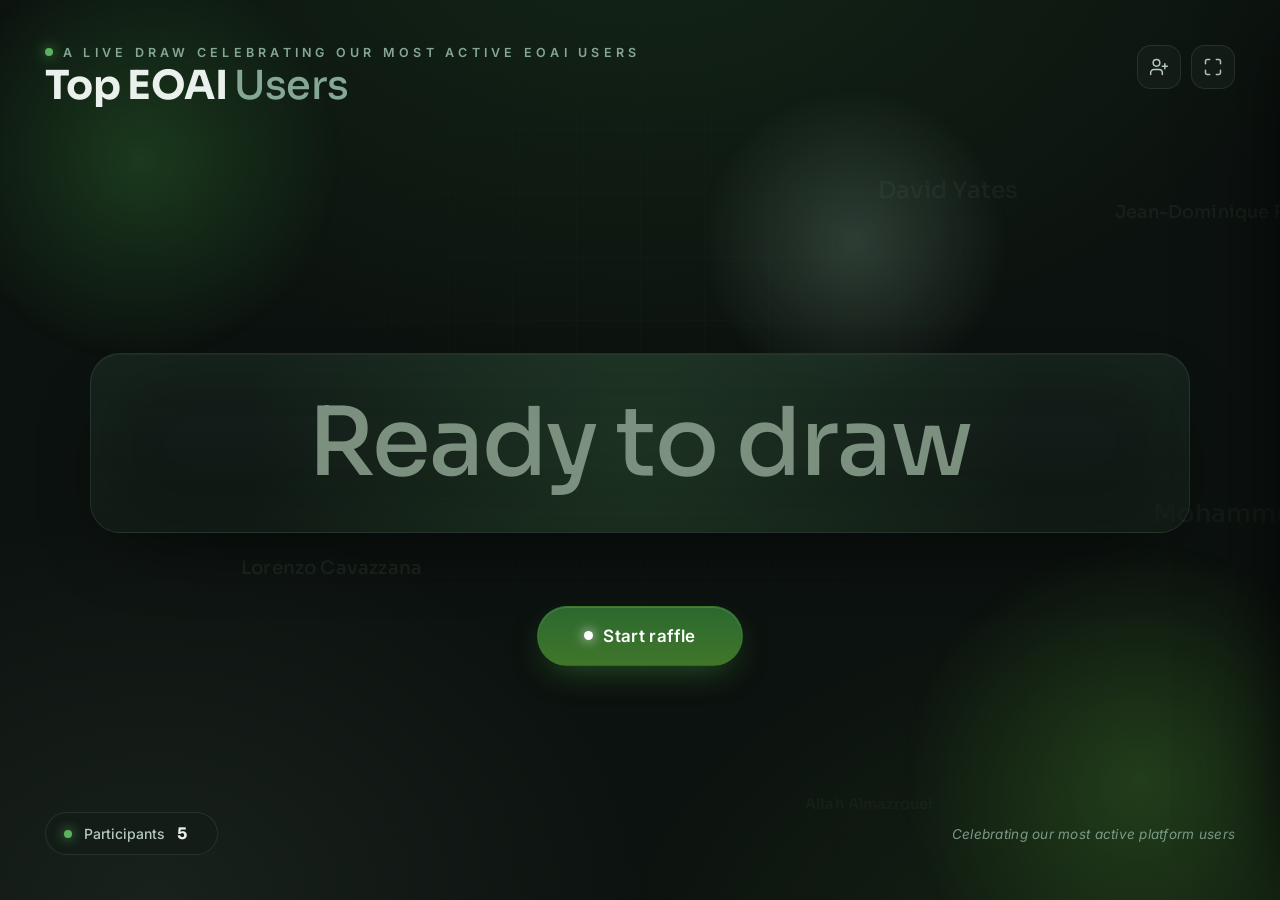
==== src/raffle.html @ 60436fea "updates" ====
<!DOCTYPE html>
<html lang="en" data-theme="dark">
<head>
<meta charset="UTF-8" />
<meta name="viewport" content="width=device-width, initial-scale=1.0, viewport-fit=cover" />
<title>Top Platform Users — Recognition Raffle</title>
<link rel="preconnect" href="https://fonts.googleapis.com">
<link rel="preconnect" href="https://fonts.gstatic.com" crossorigin>
<link href="https://fonts.googleapis.com/css2?family=Sora:wght@400;500;600;700;800&family=Inter:wght@400;500;600&display=swap" rel="stylesheet">
<link rel="stylesheet" href="raffle.css?v=20260925-2" />
</head>
<body class="is-idle">

  <div class="grid-veil" aria-hidden="true"></div>
  <div class="orb a" aria-hidden="true"></div>
  <div class="orb b" aria-hidden="true"></div>
  <div class="orb c" aria-hidden="true"></div>
  <div id="bgNames" aria-hidden="true"></div>
  <canvas id="fx" aria-hidden="true"></canvas>

  <main class="stage">
    <!-- Header -->
    <header class="top">
      <div class="brand">
        <span class="kicker"><span class="dot"></span> A live draw celebrating our most active EOAI users</span>
        <h1>Top EOAI <span>Users</span></h1>
        <!-- <span class="sub">A live draw celebrating our most active EOAI users</span> -->
      </div>
      <div class="controls">
        <button class="icon-btn" id="manageBtn" title="Manage participants" aria-label="Manage participants">
          <svg viewBox="0 0 24 24" fill="none" stroke="currentColor" stroke-width="1.8" stroke-linecap="round" stroke-linejoin="round"><path d="M16 21v-2a4 4 0 0 0-4-4H6a4 4 0 0 0-4 4v2"/><circle cx="9" cy="7" r="4"/><path d="M19 8v6M22 11h-6"/></svg>
        </button>
        <button class="icon-btn" id="fsBtn" title="Presentation mode" aria-label="Toggle presentation mode">
          <svg viewBox="0 0 24 24" fill="none" stroke="currentColor" stroke-width="1.8" stroke-linecap="round" stroke-linejoin="round"><path d="M8 3H5a2 2 0 0 0-2 2v3M21 8V5a2 2 0 0 0-2-2h-3M3 16v3a2 2 0 0 0 2 2h3M16 21h3a2 2 0 0 0 2-2v-3"/></svg>
        </button>
      </div>
    </header>

    <!-- Centre -->
    <section class="center">
      <div class="congrats" aria-hidden="true">
        <span class="trophy">🏆</span>
        <span class="label">Congratulations!</span>
      </div>

      <div class="name-wrap">
        <div class="name placeholder" id="name" role="status" aria-live="polite">Ready to draw</div>
      </div>

      <div class="winner-tag" aria-hidden="true">Top Platform User Raffle Winner</div>

      <div class="actions" id="actions">
        <button class="btn primary big" id="startBtn"><span class="spark"></span> Start raffle</button>
      </div>

      <div class="mode-row">
        <div class="switch" id="excludeSwitch" role="switch" aria-checked="false" tabindex="0">
          <span class="track" aria-hidden="true"></span>
          Exclude previous winners from the next draw
        </div>
      </div>
    </section>

    <!-- Footer -->
    <footer class="bottom">
      <div class="count-pill">
        <span class="live" aria-hidden="true"></span>
        Participants <b id="countNum">0</b>
        <span id="poolNote" style="color:var(--muted);font-size:12.5px"></span>
      </div>
      <div class="tagline">Celebrating our most active platform users</div>
    </footer>
  </main>

  <!-- Manage participants panel -->
  <div class="scrim" id="scrim"></div>
  <aside class="panel" id="panel" aria-label="Manage participants">
    <div class="panel-head">
      <div>
        <h2>Participants</h2>
        <p>Add or remove names for this session.</p>
      </div>
      <button class="icon-btn" id="closePanel" aria-label="Close">
        <svg viewBox="0 0 24 24" fill="none" stroke="currentColor" stroke-width="2" stroke-linecap="round"><path d="M18 6 6 18M6 6l12 12"/></svg>
      </button>
    </div>
    <div class="panel-add">
      <input class="field" id="nameInput" placeholder="Add a participant name…" maxlength="48" />
      <button class="add-btn" id="addBtn" aria-label="Add participant">+</button>
    </div>
    <div class="list" id="list"></div>
    <div class="panel-foot">
      <button class="btn ghost" id="resetListBtn">Restore original list</button>
    </div>
  </aside>

<script src="raffle.js?v=20260925-2"></script>
</body>
</html>
---- src/raffle.css ----
/* ============================================================
   DESIGN TOKENS
   ============================================================ */
:root{
  /* Brand */
  --primary:      #2D6930;   /* Accent 1 */
  --sage:         #86A795;   /* Accent 2 */
  --supporting:   #3F762A;   /* Accent 3 */

  /* Derived (lighter/darker variations of brand) */
  --glow:         #5BB35F;   /* lightened primary — glow / emphasis only */
  --glow-soft:    #7FC983;
  --primary-deep: #1E4A21;

  /* Neutral stage */
  --bg:           #0C120F;
  --bg-2:         #0A0F0C;
  --surface:      #131C17;
  --surface-2:    #182420;
  --line:         rgba(134,167,149,.16);
  --line-strong:  rgba(134,167,149,.30);

  /* Text */
  --text:         #EAF1EC;
  --text-2:       #B7C8BC;
  --muted:        #7C907F;

  --radius:       22px;
  --radius-lg:    30px;
  --radius-pill:  999px;

  --ease:         cubic-bezier(.2,.8,.2,1);
  --intensity:    0;   /* 0 → 1, driven by JS during the draw */
}

*{ box-sizing:border-box; margin:0; padding:0; }
html,body{ height:100%; }

body{
  font-family:'Inter',system-ui,-apple-system,'Segoe UI',sans-serif;
  color:var(--text);
  background:
    radial-gradient(1200px 800px at 50% -10%, rgba(45,105,48,.22), transparent 60%),
    radial-gradient(900px 700px at 85% 110%, rgba(63,118,42,.16), transparent 55%),
    radial-gradient(900px 700px at 12% 100%, rgba(134,167,149,.10), transparent 55%),
    var(--bg);
  min-height:100dvh;
  overflow:hidden;
  -webkit-font-smoothing:antialiased;
  text-rendering:optimizeLegibility;
}

/* ============================================================
   AMBIENT LAYERS
   ============================================================ */
.grid-veil{
  position:fixed; inset:0; z-index:0; pointer-events:none;
  background-image:
    linear-gradient(rgba(134,167,149,.05) 1px, transparent 1px),
    linear-gradient(90deg, rgba(134,167,149,.05) 1px, transparent 1px);
  background-size:64px 64px;
  mask-image:radial-gradient(circle at 50% 40%, #000 0%, transparent 72%);
  -webkit-mask-image:radial-gradient(circle at 50% 40%, #000 0%, transparent 72%);
  opacity:.6;
}
.orb{
  position:fixed; border-radius:50%; z-index:0; pointer-events:none;
  opacity:.5;
  will-change:transform;
  animation:drift 26s var(--ease) infinite alternate;
}
.orb.a{ width:440px; height:440px; left:-80px; top:-60px;
  background:radial-gradient(circle, rgba(45,105,48,.9), transparent 65%); }
.orb.b{ width:520px; height:520px; right:-120px; bottom:-140px; animation-duration:32s;
  background:radial-gradient(circle, rgba(63,118,42,.8), transparent 65%); }
.orb.c{ width:340px; height:340px; right:20%; top:8%; animation-duration:38s;
  background:radial-gradient(circle, rgba(134,167,149,.55), transparent 65%); }
@keyframes drift{ to{ transform:translate3d(40px,30px,0) scale(1.12); } }

/* Floating participant names in the background (idle state) */
#bgNames{ position:fixed; inset:0; z-index:1; pointer-events:none; overflow:hidden; }
.bg-name{
  position:absolute; white-space:nowrap;
  font-family:'Sora',sans-serif; font-weight:500;
  color:var(--sage); opacity:0;
  letter-spacing:.01em;
  animation:floatName ease-in-out infinite alternate;
  transition:opacity .8s ease;
  will-change:transform,opacity;
}
@keyframes floatName{
  0%{ transform:translateY(24px); }
  100%{ transform:translateY(-24px); }
}

/* Confetti sits above everything but ignores input */
#fx{ position:fixed; inset:0; z-index:40; pointer-events:none; }

/* ============================================================
   STAGE
   ============================================================ */
.stage{
  position:relative; z-index:10;
  min-height:100dvh;
  display:grid;
  grid-template-rows:auto 1fr auto;
  padding:clamp(20px,3.5vw,46px);
  gap:clamp(12px,2vh,24px);
  transition:filter .5s var(--ease);
}
/* When drawing, background layers dim to focus the centre */
body.is-drawing #bgNames,
body.is-winner  #bgNames{ opacity:.14; }
body.is-drawing .grid-veil,
body.is-drawing .orb{ opacity:.22; }

/* ---- Header ---- */
.top{
  display:flex; align-items:flex-start; justify-content:space-between;
  gap:16px;
}
.brand{ display:flex; flex-direction:column; gap:6px; }
.brand .kicker{
  display:inline-flex; align-items:center; gap:10px;
  font-size:clamp(11px,1.1vw,12.5px); letter-spacing:.34em;
  color:var(--sage); font-weight:600; text-transform:uppercase;
}
.brand .kicker .dot{
  width:8px; height:8px; border-radius:50%;
  background:var(--glow); box-shadow:0 0 14px var(--glow);
}
.brand h1{
  font-family:'Sora',sans-serif; font-weight:700;
  font-size:clamp(22px,3.4vw,40px); line-height:1.02;
  letter-spacing:-.015em;
  color:var(--text);
}
.brand h1 span{ color:var(--sage); font-weight:500; }
.brand .sub{
  font-size:clamp(12.5px,1.3vw,15px); color:var(--text-2); font-weight:500;
}

.controls{ display:flex; gap:10px; }
.icon-btn{
  width:44px; height:44px; display:grid; place-items:center;
  background:var(--surface); border:1px solid var(--line);
  border-radius:14px; color:var(--text-2); cursor:pointer;
  transition:transform .2s var(--ease), border-color .2s, color .2s, background .2s;
}
.icon-btn:hover{ color:var(--text); border-color:var(--line-strong); background:var(--surface-2); transform:translateY(-1px); }
.icon-btn svg{ width:20px; height:20px; }

/* ---- Centre ---- */
.center{
  display:flex; flex-direction:column; align-items:center; justify-content:center;
  text-align:center; gap:clamp(20px,3vh,34px);
  position:relative;
}

/* Congratulations label (winner state) */
.congrats{
  display:flex; flex-direction:column; align-items:center; gap:10px;
  opacity:0; transform:translateY(10px);
  transition:opacity .5s var(--ease) .1s, transform .5s var(--ease) .1s;
  pointer-events:none;
}
body.is-winner .congrats{ opacity:1; transform:none; }
.congrats .trophy{ font-size:clamp(34px,5vw,54px); filter:drop-shadow(0 6px 20px rgba(91,179,95,.5)); }
.congrats .label{
  font-family:'Sora',sans-serif; font-weight:600;
  font-size:clamp(15px,1.7vw,20px); letter-spacing:.02em; color:var(--glow-soft);
}

/* The name slot — the hero of the whole screen */
.name-wrap{
  position:relative;
  width:min(1100px,94vw);
  min-height:clamp(120px,20vh,220px);
  display:grid; place-items:center;
  padding:clamp(18px,3vw,40px) clamp(20px,4vw,56px);
  border-radius:var(--radius-lg);
  background:
    linear-gradient(180deg, rgba(24,36,32,.72), rgba(19,28,23,.55));
  border:1px solid var(--line);
  box-shadow:
    inset 0 1px 0 rgba(255,255,255,.04),
    0 30px 80px -40px rgba(0,0,0,.9);
  transition:border-color .4s var(--ease), box-shadow .4s var(--ease), transform .4s var(--ease);
  overflow:hidden;
}
/* halo that intensifies as the reel progresses */
.name-wrap::before{
  content:""; position:absolute; inset:-2px; border-radius:inherit; pointer-events:none;
  background:radial-gradient(circle at 50% 50%, rgba(91,179,95,.44), transparent 70%);
  opacity:calc(.35 + .65*var(--intensity));
  transition:opacity .2s linear;
}
.name-wrap::after{
  content:""; position:absolute; inset:0; border-radius:inherit; pointer-events:none;
  box-shadow:0 0 90px rgba(91,179,95,.4) inset;
  opacity:calc(.12 + .88*var(--intensity));
  transition:opacity .2s linear;
}
body.is-winner .name-wrap{
  border-color:rgba(91,179,95,.55);
  box-shadow:
    inset 0 1px 0 rgba(255,255,255,.06),
    0 0 0 1px rgba(91,179,95,.25),
    0 40px 120px -40px rgba(45,105,48,.8),
    0 0 90px rgba(91,179,95,.35);

}
body.is-winner .name-wrap::after{ animation:winnerPulse 2.6s var(--ease) infinite; }
@keyframes winnerPulse{
  0%,100%{ opacity:.55; }
  50%{ opacity:1; }
}

.name{
  font-family:'Sora',sans-serif; font-weight:700;
  font-size:clamp(34px,7.4vw,96px); line-height:1.02;
  letter-spacing:-.02em;
  color:var(--text);
  word-break:break-word;
  position:relative;
}
body.is-winner .name{
  color:#fff;
  text-shadow:0 0 40px rgba(91,179,95,.55), 0 0 90px rgba(45,105,48,.4);
  animation:winnerIn .7s var(--ease);
}
@keyframes winnerIn{
  0%{ transform:scale(.7); opacity:0; }
  60%{ transform:scale(1.06); opacity:1; }
  100%{ transform:scale(1); }
}
.name.placeholder{ color:var(--muted); font-weight:500; }

.winner-tag{
  font-size:clamp(12px,1.4vw,15.5px); color:var(--sage); font-weight:600;
  letter-spacing:.16em; text-transform:uppercase;
  opacity:0; transform:translateY(8px);
  transition:opacity .5s var(--ease) .25s, transform .5s var(--ease) .25s;
}
body.is-winner .winner-tag{ opacity:1; transform:none; }

/* ---- Actions ---- */
.actions{ display:flex; flex-wrap:wrap; gap:14px; align-items:center; justify-content:center; min-height:58px; }
.btn{
  font-family:'Inter',sans-serif; font-weight:600; font-size:15.5px;
  border-radius:var(--radius-pill); cursor:pointer;
  border:1px solid transparent; padding:16px 34px;
  display:inline-flex; align-items:center; gap:10px;
  transition:transform .2s var(--ease), box-shadow .3s var(--ease), background .25s, border-color .25s, color .25s, opacity .3s;
}
.btn:focus-visible{ outline:2px solid var(--glow); outline-offset:3px; }
.btn.primary{
  color:#fff;
  background:linear-gradient(180deg, var(--primary), var(--supporting));
  box-shadow:0 12px 34px -12px rgba(45,105,48,.9), inset 0 1px 0 rgba(255,255,255,.14);
  letter-spacing:.02em;
}
.btn.primary:hover{ transform:translateY(-2px); box-shadow:0 20px 44px -14px rgba(45,105,48,1), 0 0 0 1px rgba(91,179,95,.4) inset; }
.btn.primary:active{ transform:translateY(0); }
.btn.ghost{
  color:var(--text); background:var(--surface); border-color:var(--line-strong);
}
.btn.ghost:hover{ background:var(--surface-2); border-color:var(--sage); transform:translateY(-2px); }
.btn.big{ font-size:17px; padding:19px 46px; }
.btn[disabled]{ opacity:.4; cursor:not-allowed; transform:none !important; }
.btn .spark{ width:9px; height:9px; border-radius:50%; background:#fff; box-shadow:0 0 12px #fff; }

.hint{ color:var(--muted); font-size:13px; }

/* ---- Footer ---- */
.bottom{
  display:flex; align-items:center; justify-content:space-between; gap:16px;
  flex-wrap:wrap;
}
.count-pill{
  display:inline-flex; align-items:center; gap:12px;
  background:var(--surface); border:1px solid var(--line);
  border-radius:var(--radius-pill); padding:10px 18px;
  font-size:14px; color:var(--text-2); font-weight:500;
}
.count-pill b{ color:var(--text); font-family:'Sora',sans-serif; font-weight:700; font-size:16px; }
.count-pill .live{
  width:8px; height:8px; border-radius:50%; background:var(--glow);
  box-shadow:0 0 12px var(--glow); animation:blink 2.4s ease-in-out infinite;
}
@keyframes blink{ 50%{ opacity:.35; } }
.tagline{ color:var(--sage); font-size:13.5px; letter-spacing:.02em; font-style:italic; opacity:.9; }

/* Draw-again mode toggle (shown on winner screen) */
.mode-row{
  display:flex; align-items:center; gap:12px; flex-wrap:wrap; justify-content:center;
  opacity:0; height:0; overflow:hidden; transition:opacity .4s var(--ease);
}
body.is-winner .mode-row{ opacity:1; height:auto; }
.switch{
  display:inline-flex; align-items:center; gap:10px; cursor:pointer;
  background:var(--surface); border:1px solid var(--line);
  padding:10px 16px; border-radius:var(--radius-pill);
  color:var(--text-2); font-size:13.5px; font-weight:500; user-select:none;
  transition:border-color .2s, color .2s;
}
.switch:hover{ border-color:var(--line-strong); color:var(--text); }
.track{ width:40px; height:22px; border-radius:999px; background:var(--surface-2); border:1px solid var(--line-strong); position:relative; transition:background .25s, border-color .25s; flex:none; }
.track::after{ content:""; position:absolute; top:2px; left:2px; width:16px; height:16px; border-radius:50%; background:var(--muted); transition:transform .25s var(--ease), background .25s; }
.switch.on .track{ background:linear-gradient(180deg,var(--primary),var(--supporting)); border-color:transparent; }
.switch.on .track::after{ transform:translateX(18px); background:#fff; }
.switch.on{ color:var(--text); }

/* ============================================================
   MANAGE PANEL
   ============================================================ */
.scrim{
  position:fixed; inset:0; z-index:50; background:rgba(6,10,8,.6);
  backdrop-filter:blur(6px); -webkit-backdrop-filter:blur(6px);
  opacity:0; visibility:hidden; transition:opacity .3s, visibility .3s;
}
.scrim.open{ opacity:1; visibility:visible; }
.panel{
  position:fixed; top:0; right:0; z-index:51; height:100dvh;
  width:min(420px,92vw);
  background:linear-gradient(180deg,var(--surface),var(--bg-2));
  border-left:1px solid var(--line-strong);
  transform:translateX(100%); transition:transform .38s var(--ease);
  display:flex; flex-direction:column;
  box-shadow:-30px 0 80px -40px rgba(0,0,0,.9);
}
.panel.open{ transform:none; }
.panel-head{ padding:24px 24px 16px; border-bottom:1px solid var(--line); display:flex; align-items:center; justify-content:space-between; }
.panel-head h2{ font-family:'Sora',sans-serif; font-size:19px; font-weight:600; }
.panel-head p{ color:var(--muted); font-size:12.5px; margin-top:4px; }
.panel-add{ padding:18px 24px; display:flex; gap:10px; border-bottom:1px solid var(--line); }
.field{
  flex:1; background:var(--bg); border:1px solid var(--line-strong); border-radius:12px;
  padding:13px 15px; color:var(--text); font-size:14.5px; font-family:inherit;
}
.field:focus{ outline:none; border-color:var(--sage); box-shadow:0 0 0 3px rgba(134,167,149,.15); }
.add-btn{ background:linear-gradient(180deg,var(--primary),var(--supporting)); color:#fff; border:none; border-radius:12px; width:48px; font-size:22px; cursor:pointer; transition:transform .15s; }
.add-btn:hover{ transform:translateY(-1px); }
.list{ flex:1; overflow-y:auto; padding:12px 16px 24px; }
.row{
  display:flex; align-items:center; gap:12px; padding:12px 14px; border-radius:14px;
  transition:background .2s;
}
.row:hover{ background:var(--surface-2); }
.row .idx{ font-family:'Sora',sans-serif; font-size:12px; color:var(--muted); width:26px; }
.row .nm{ flex:1; font-size:15px; color:var(--text); }
.row .won{ font-size:10.5px; letter-spacing:.12em; text-transform:uppercase; color:var(--glow); border:1px solid rgba(91,179,95,.4); border-radius:999px; padding:3px 8px; }
.row .del{ background:none; border:none; color:var(--muted); cursor:pointer; font-size:18px; line-height:1; padding:6px; border-radius:8px; transition:color .2s, background .2s; }
.row .del:hover{ color:#ff8a8a; background:rgba(255,138,138,.1); }
.panel-foot{ padding:16px 24px; border-top:1px solid var(--line); display:flex; gap:10px; }
.panel-foot .btn{ padding:13px 20px; font-size:14px; flex:1; justify-content:center; }
.empty-note{ text-align:center; color:var(--muted); font-size:14px; padding:40px 20px; }

/* ============================================================
   RESPONSIVE
   ============================================================ */
@media (max-width:640px){
  .brand .kicker{ letter-spacing:.24em; }
  .actions .btn.big{ width:100%; justify-content:center; }
  .bottom{ justify-content:center; }
  .tagline{ width:100%; text-align:center; }
}

/* ============================================================
   REDUCED MOTION
   ============================================================ */
html.is-hidden *, html.is-hidden *::before, html.is-hidden *::after{
  animation-play-state:paused !important;
}
@media (prefers-reduced-motion:reduce){
  *, *::before, *::after{
    animation:none !important;
    transition:none !important;
    scroll-behavior:auto !important;
  }
}
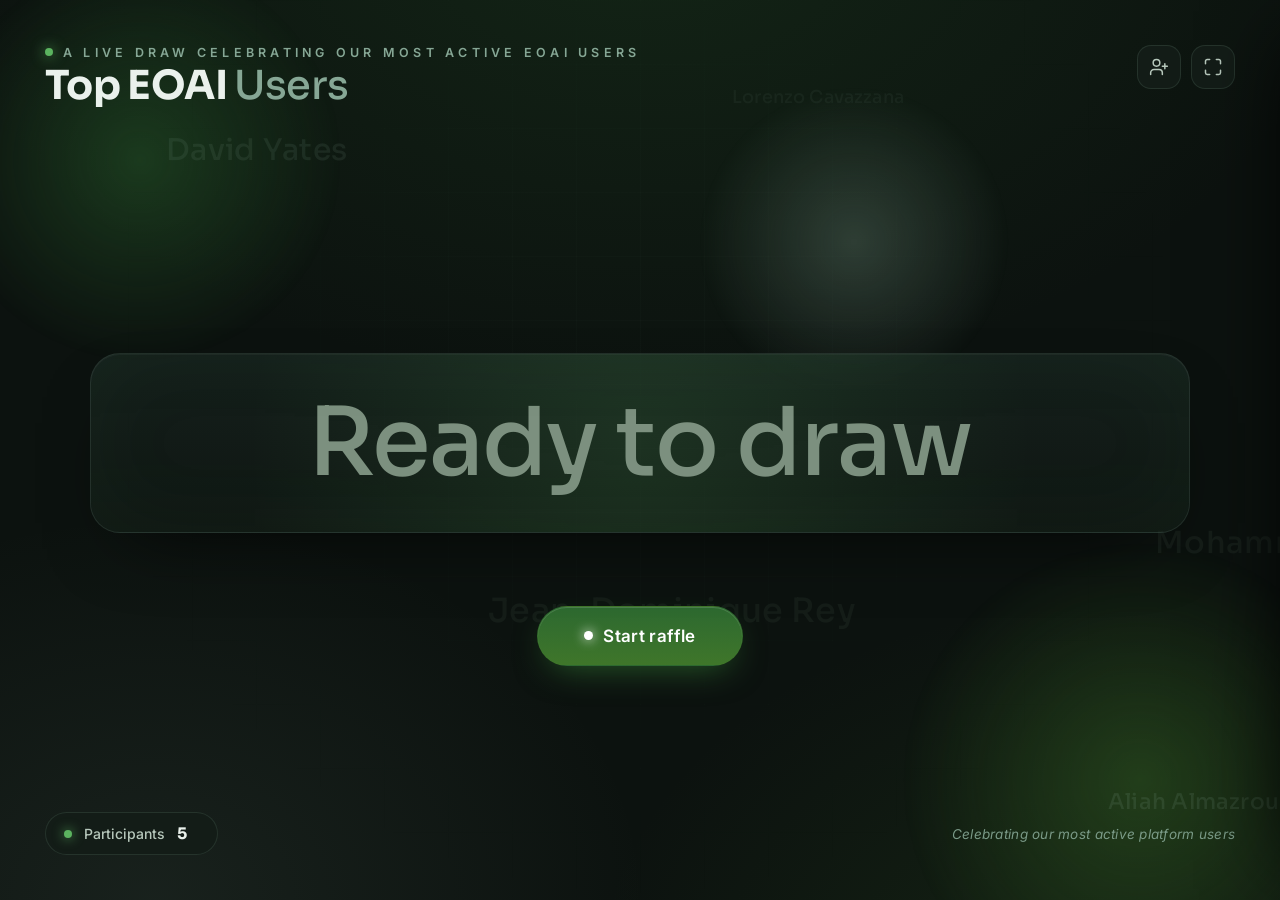
==== commit 2c9b3100: "time fixes" ====
--- a/src/raffle.html
+++ b/src/raffle.html
@@ -7,7 +7,7 @@
 <link rel="preconnect" href="https://fonts.googleapis.com">
 <link rel="preconnect" href="https://fonts.gstatic.com" crossorigin>
 <link href="https://fonts.googleapis.com/css2?family=Sora:wght@400;500;600;700;800&family=Inter:wght@400;500;600&display=swap" rel="stylesheet">
-<link rel="stylesheet" href="raffle.css?v=20260925-2" />
+<link rel="stylesheet" href="raffle.css?v=20260925-5" />
 </head>
 <body class="is-idle">
 
@@ -94,6 +94,6 @@
     </div>
   </aside>
 
-<script src="raffle.js?v=20260925-2"></script>
+<script src="raffle.js?v=20260925-5"></script>
 </body>
 </html>
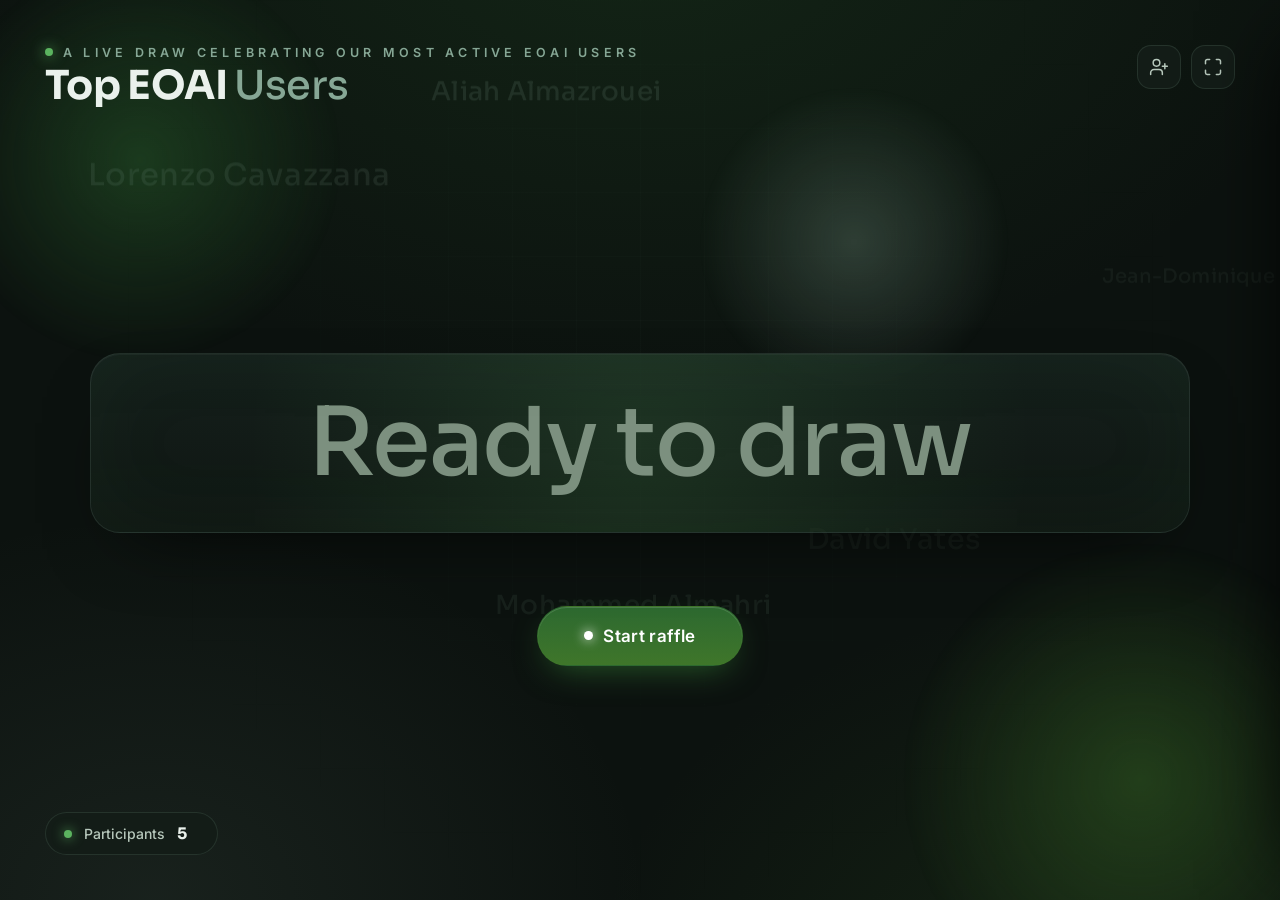
==== commit 467c87d2: "fixes crying" ====
--- a/src/raffle.html
+++ b/src/raffle.html
@@ -7,7 +7,7 @@
 <link rel="preconnect" href="https://fonts.googleapis.com">
 <link rel="preconnect" href="https://fonts.gstatic.com" crossorigin>
 <link href="https://fonts.googleapis.com/css2?family=Sora:wght@400;500;600;700;800&family=Inter:wght@400;500;600&display=swap" rel="stylesheet">
-<link rel="stylesheet" href="raffle.css?v=20260925-5" />
+<link rel="stylesheet" href="raffle.css?v=20260925-loop-restored-1" />
 </head>
 <body class="is-idle">
 
@@ -68,7 +68,7 @@
         Participants <b id="countNum">0</b>
         <span id="poolNote" style="color:var(--muted);font-size:12.5px"></span>
       </div>
-      <div class="tagline">Celebrating our most active platform users</div>
+      <!-- <div class="tagline">Celebrating our most active platform users</div> -->
     </footer>
   </main>
 
@@ -94,6 +94,6 @@
     </div>
   </aside>
 
-<script src="raffle.js?v=20260925-5"></script>
+<script src="raffle.js?v=20260925-loop-restored-1"></script>
 </body>
 </html>
